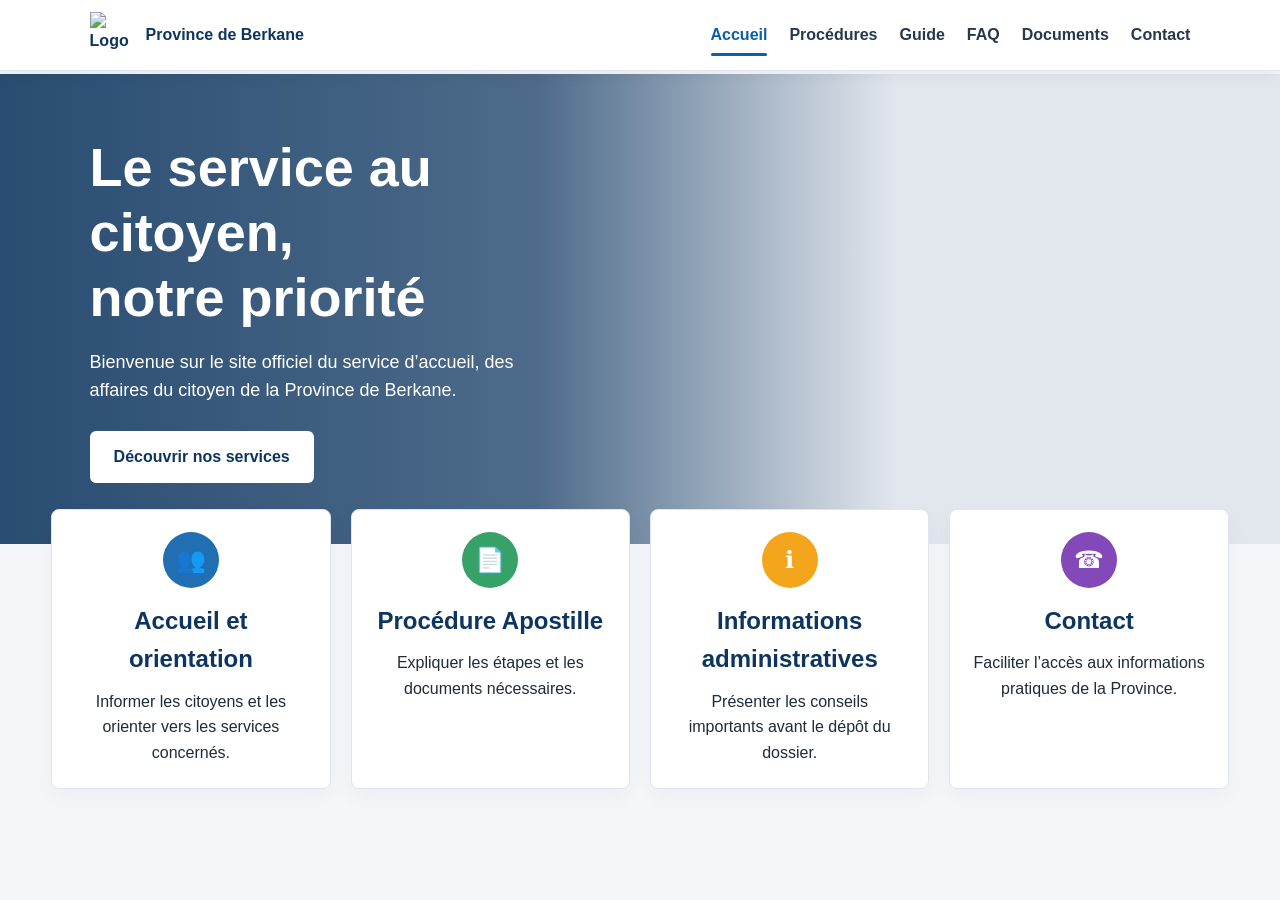
==== index.html @ f851dc52 "Add files via upload" ====
<!DOCTYPE html>
<html lang="fr">
<head>
    <meta charset="UTF-8">
    <meta name="viewport" content="width=device-width, initial-scale=1.0">
    <title>Province de Berkane - Accueil</title>
    <link rel="stylesheet" href="style.css">
</head>
<body>
    <header class="navbar">
        <a href="index.html" class="logo">
            <img src="images/logo.png" alt="Logo Province de Berkane">
            <span>Province de Berkane</span>
        </a>

        <button class="menu-btn" id="menuBtn">&#9776;</button>

        <nav id="navMenu">
            <a href="index.html" class="active">Accueil</a>
            <a href="procedures.html">Procédures</a>
            <a href="guide.html">Guide</a>
            <a href="faq.html">FAQ</a>
            <a href="documents.html">Documents</a>
            <a href="contact.html">Contact</a>
        </nav>
    </header>

    <main>
        <section class="hero">
            <div class="hero-box">
                <h1>Le service au citoyen,<br>notre priorité</h1>

                <p>
                    Bienvenue sur le site officiel du service d’accueil,
                    des affaires du citoyen de la Province de Berkane.
                </p>

                <a href="procedures.html" class="btn light-btn">Découvrir nos services</a>
            </div>
        </section>

        <section class="home-cards">
            <article class="info-card">
                <div class="icon blue">👥</div>
                <h2>Accueil et orientation</h2>
                <p>Informer les citoyens et les orienter vers les services concernés.</p>
            </article>

            <article class="info-card">
                <div class="icon green">📄</div>
                <h2>Procédure Apostille</h2>
                <p>Expliquer les étapes et les documents nécessaires.</p>
            </article>

            <article class="info-card">
                <div class="icon orange">ℹ</div>
                <h2>Informations administratives</h2>
                <p>Présenter les conseils importants avant le dépôt du dossier.</p>
            </article>

            <article class="info-card">
                <div class="icon purple">☎</div>
                <h2>Contact</h2>
                <p>Faciliter l’accès aux informations pratiques de la Province.</p>
            </article>
        </section>
    </main>

    <script src="script.js"></script>
</body>
</html>
---- style.css ----
/* Style général du site administratif */
* {
    box-sizing: border-box;
    margin: 0;
    padding: 0;
}

body {
    font-family: Arial, Helvetica, sans-serif;
    background: #f4f6f9;
    color: #1d2b3a;
    line-height: 1.6;
}

.navbar {
    position: fixed;
    top: 0;
    width: 100%;
    z-index: 100;
    display: flex;
    align-items: center;
    justify-content: space-between;
    padding: 12px 7%;
    background: #ffffff;
    border-bottom: 1px solid #dfe5ec;
    box-shadow: 0 4px 14px rgba(0, 0, 0, 0.06);
}

.logo {
    display: flex;
    align-items: center;
    gap: 10px;
    color: #0d355f;
    font-weight: bold;
    text-decoration: none;
}

.logo img {
    width: 46px;
    height: 46px;
    object-fit: contain;
}

nav {
    display: flex;
    gap: 22px;
}

nav a {
    position: relative;
    color: #26384c;
    font-weight: 600;
    text-decoration: none;
}

nav a:hover,
nav a.active {
    color: #0b5fa5;
}

nav a.active::after,
nav a:hover::after {
    content: "";
    position: absolute;
    left: 0;
    bottom: -8px;
    width: 100%;
    height: 3px;
    background: #0b5fa5;
    border-radius: 8px;
}

.menu-btn {
    display: none;
    padding: 6px 12px;
    color: white;
    background: #0d355f;
    border: none;
    border-radius: 6px;
    font-size: 22px;
    cursor: pointer;
}

.hero {
    height: 470px;
    display: flex;
    align-items: center;
    margin-top: 74px;
    background:
        linear-gradient(90deg, rgba(13, 53, 95, 0.88) 0%, rgba(13, 53, 95, 0.72) 42%, rgba(13, 53, 95, 0.08) 70%),
        url("images/province.png") center / cover;
}

.hero-box {
    width: 48%;
    min-width: 430px;
    padding: 55px 7%;
    color: white;
}

.hero h1 {
    margin-bottom: 18px;
    font-size: clamp(34px, 5vw, 54px);
    line-height: 1.2;
}

.hero p {
    max-width: 520px;
    margin-bottom: 26px;
    font-size: 18px;
}

.btn {
    display: inline-block;
    padding: 13px 24px;
    color: white;
    background: #0b5fa5;
    border-radius: 6px;
    font-weight: bold;
    text-decoration: none;
    transition: 0.3s;
}

.light-btn {
    color: #0d355f;
    background: white;
}

.light-btn:hover {
    color: white;
    background: #0b5fa5;
}

.btn:hover {
    background: #0d355f;
    transform: translateY(-2px);
}

.home-cards {
    width: min(1180px, 92%);
    display: grid;
    grid-template-columns: repeat(4, 1fr);
    gap: 20px;
    margin: -35px auto 55px;
    position: relative;
    z-index: 2;
}

.container {
    width: min(1100px, 90%);
    margin: auto;
    padding-top: 110px;
    padding-bottom: 50px;
}

.page-title,
.page-banner {
    margin-bottom: 28px;
    padding: 30px;
    background: white;
    border-left: 5px solid #0b5fa5;
    border-radius: 8px;
    box-shadow: 0 8px 22px rgba(0, 0, 0, 0.04);
}

.page-title h1,
.page-banner h1 {
    color: #0d355f;
    font-size: 36px;
}

.page-banner {
    color: white;
    text-align: center;
    background: linear-gradient(120deg, #0d355f, #1f6fb2);
    border-left: none;
}

.page-banner h1 {
    color: white;
}

.card,
.platform-card {
    margin-bottom: 20px;
    padding: 24px;
    background: white;
    border: 1px solid #dfe5ec;
    border-radius: 8px;
    box-shadow: 0 8px 22px rgba(0, 0, 0, 0.05);
}

.card {
    border-top: 4px solid #0b5fa5;
}

.card h2,
.info-card h2 {
    margin-bottom: 10px;
    color: #0d355f;
}

ul {
    padding-left: 22px;
}

.procedure-card {
    display: grid;
    grid-template-columns: 80px 1fr 160px;
    gap: 20px;
    align-items: center;
    margin-bottom: 18px;
    padding: 22px;
    background: white;
    border: 1px solid #dfe5ec;
    border-radius: 8px;
    box-shadow: 0 8px 22px rgba(0, 0, 0, 0.05);
}

.procedure-text h2 {
    margin-bottom: 8px;
    color: #0d355f;
}

.procedure-side {
    padding-left: 18px;
    border-left: 1px solid #dfe5ec;
}

.procedure-side strong,
.procedure-side span {
    display: block;
}

.procedure-side span {
    color: #526477;
}

.round-icon {
    width: 62px;
    height: 62px;
    display: flex;
    align-items: center;
    justify-content: center;
    color: white;
    border-radius: 50%;
    font-size: 24px;
    font-weight: bold;
}

.small-btn {
    display: inline-block;
    padding: 10px 18px;
    color: white;
    background: #0b5fa5;
    border-radius: 6px;
    font-weight: bold;
    text-align: center;
    text-decoration: none;
}

.info-grid,
.contact-grid {
    display: grid;
    grid-template-columns: repeat(3, 1fr);
    gap: 18px;
    margin-bottom: 24px;
}

.info-card {
    padding: 22px;
    background: white;
    border: 1px solid #dfe5ec;
    border-radius: 8px;
    text-align: center;
    box-shadow: 0 8px 22px rgba(0, 0, 0, 0.04);
    transition: 0.3s;
}

.icon {
    width: 56px;
    height: 56px;
    display: flex;
    align-items: center;
    justify-content: center;
    margin: 0 auto 14px;
    color: white;
    border-radius: 50%;
    font-size: 24px;
}

.blue {
    background: #1f6fb2;
}

.green {
    background: #36a268;
}

.orange {
    background: #f3a51c;
}

.purple {
    background: #8449b8;
}

.info-card:hover {
    transform: translateY(-4px);
    box-shadow: 0 14px 28px rgba(13, 53, 95, 0.12);
}

.documents-box {
    margin-top: 28px;
}

.documents-box h2 {
    margin-bottom: 18px;
    color: #0d355f;
}

.guide-layout {
    display: grid;
    grid-template-columns: 1fr 1.2fr;
    gap: 24px;
    margin-bottom: 24px;
}

.guide-visual,
.guide-list {
    padding: 28px;
    background: white;
    border: 1px solid #dfe5ec;
    border-radius: 8px;
    box-shadow: 0 8px 22px rgba(0, 0, 0, 0.05);
}

.guide-visual {
    text-align: center;
}

.guide-visual h2 {
    color: #0d355f;
}

.big-icon {
    margin-bottom: 14px;
    font-size: 58px;
}

.guide-list p {
    margin-bottom: 14px;
    padding: 13px;
    background: #edf5fc;
    border-radius: 6px;
    color: #0d355f;
    font-weight: 600;
}

.faq {
    display: grid;
    gap: 10px;
    max-width: 900px;
    margin: auto;
}

.faq-question {
    padding: 16px;
    text-align: left;
    color: #0d355f;
    background: white;
    border: 1px solid #dfe5ec;
    border-radius: 8px;
    font-weight: bold;
    cursor: pointer;
    box-shadow: 0 5px 16px rgba(0, 0, 0, 0.04);
}

.faq-answer {
    display: none;
    padding: 16px;
    background: #eaf1f8;
    border-radius: 8px;
}

.faq-answer.show {
    display: block;
}

.center {
    display: flex;
    min-height: 75vh;
    align-items: center;
    justify-content: center;
    text-align: center;
}

.platform-card p {
    margin: 18px 0;
    color: #0b5fa5;
    font-size: 28px;
    font-weight: bold;
}

.contact-page {
    display: grid;
    grid-template-columns: 0.9fr 1.1fr;
    gap: 24px;
}

.contact-info {
    display: grid;
    gap: 14px;
}

.contact-item {
    display: flex;
    gap: 14px;
    align-items: center;
    padding: 18px;
    background: white;
    border: 1px solid #dfe5ec;
    border-radius: 8px;
    box-shadow: 0 8px 22px rgba(0, 0, 0, 0.04);
}

.contact-item span {
    width: 44px;
    height: 44px;
    display: flex;
    align-items: center;
    justify-content: center;
    color: white;
    background: #0b5fa5;
    border-radius: 50%;
}

iframe {
    width: 100%;
    height: 350px;
    border: none;
    border-radius: 8px;
}

@media (max-width: 768px) {
    .menu-btn {
        display: block;
    }

    nav {
        display: none;
        position: absolute;
        top: 72px;
        left: 0;
        width: 100%;
        flex-direction: column;
        padding: 20px 7%;
        background: white;
        border-bottom: 1px solid #dfe5ec;
    }

    nav.open {
        display: flex;
    }

    nav a.active::after,
    nav a:hover::after {
        display: none;
    }

    .hero {
        height: auto;
        min-height: 430px;
        margin-top: 72px;
        background:
            linear-gradient(rgba(13, 53, 95, 0.82), rgba(13, 53, 95, 0.82)),
            url("images/province.png") center / cover;
    }

    .hero-box {
        width: 100%;
        min-width: 0;
        padding: 60px 7%;
    }

    .home-cards {
        grid-template-columns: 1fr;
        margin-top: 25px;
    }

    .info-grid,
    .contact-grid,
    .procedure-card,
    .guide-layout,
    .contact-page {
        grid-template-columns: 1fr;
    }

    .procedure-side {
        padding-left: 0;
        padding-top: 14px;
        border-left: none;
        border-top: 1px solid #dfe5ec;
    }
}
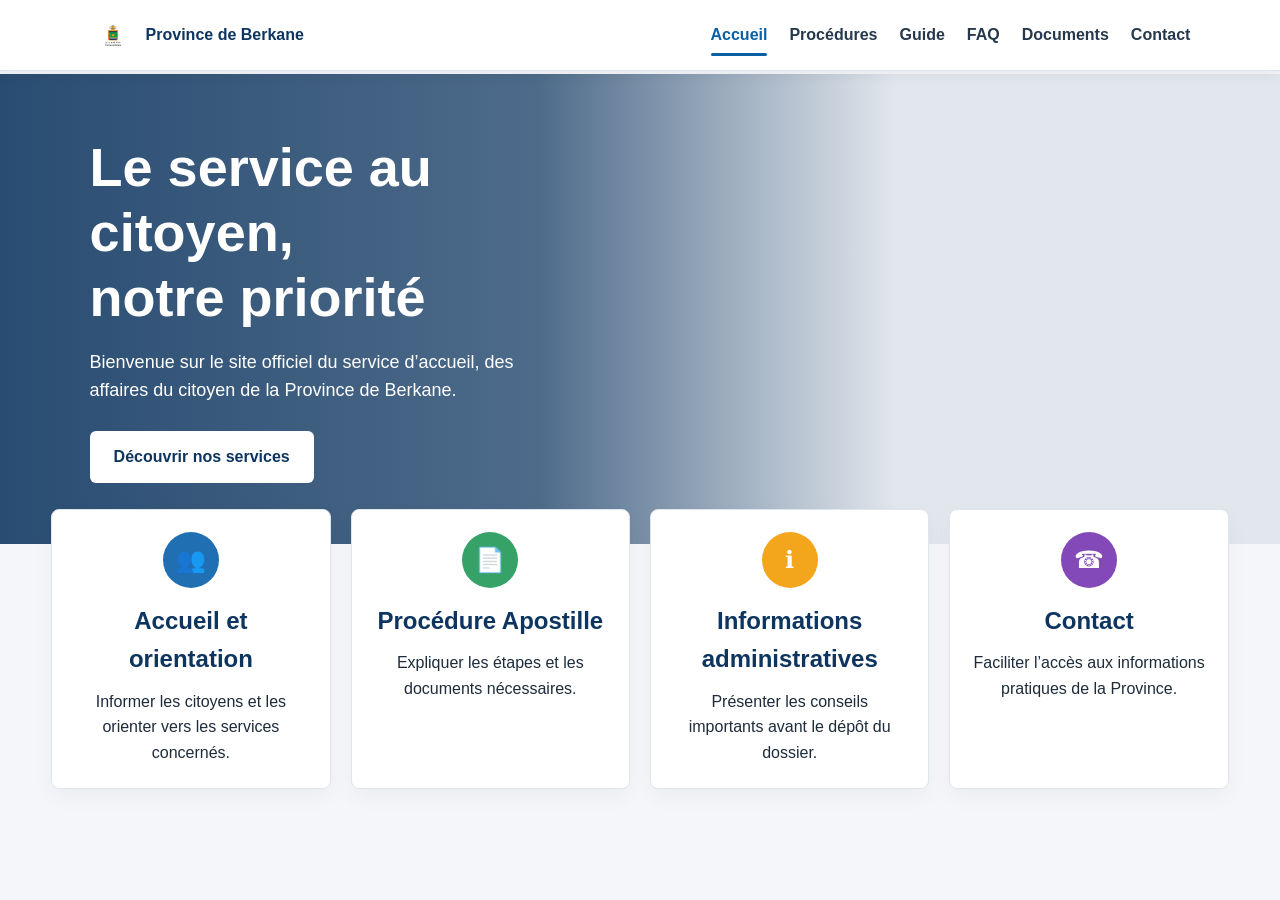
==== commit cea0e97f: "Update index.html" ====
--- a/index.html
+++ b/index.html
@@ -9,7 +9,7 @@
 <body>
     <header class="navbar">
         <a href="index.html" class="logo">
-            <img src="images/logo.png" alt="Logo Province de Berkane">
+            <img src="logo.png" alt="Logo Province de Berkane">
             <span>Province de Berkane</span>
         </a>
 
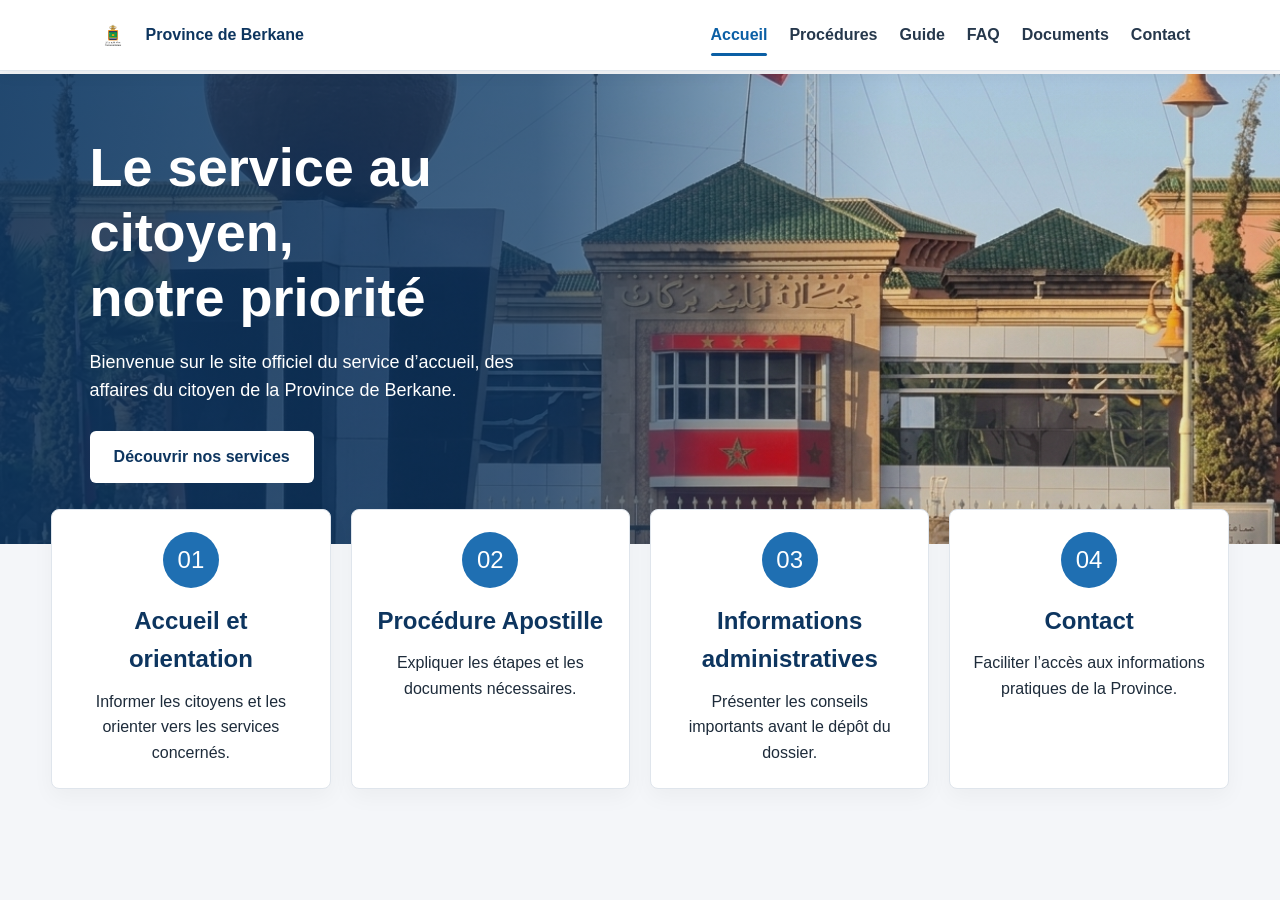
==== commit ecd602df: "Update index.html" ====
--- a/index.html
+++ b/index.html
@@ -41,25 +41,25 @@
 
         <section class="home-cards">
             <article class="info-card">
-                <div class="icon blue">👥</div>
+                <div class="icon blue">01</div>
                 <h2>Accueil et orientation</h2>
                 <p>Informer les citoyens et les orienter vers les services concernés.</p>
             </article>
 
             <article class="info-card">
-                <div class="icon green">📄</div>
+                <div class="icon blue">02</div>
                 <h2>Procédure Apostille</h2>
                 <p>Expliquer les étapes et les documents nécessaires.</p>
             </article>
 
             <article class="info-card">
-                <div class="icon orange">ℹ</div>
+                <div class="icon blue">03</div>
                 <h2>Informations administratives</h2>
                 <p>Présenter les conseils importants avant le dépôt du dossier.</p>
             </article>
 
             <article class="info-card">
-                <div class="icon purple">☎</div>
+                <div class="icon blue">04</div>
                 <h2>Contact</h2>
                 <p>Faciliter l’accès aux informations pratiques de la Province.</p>
             </article>
--- a/style.css
+++ b/style.css
@@ -88,7 +88,7 @@
     margin-top: 74px;
     background:
         linear-gradient(90deg, rgba(13, 53, 95, 0.88) 0%, rgba(13, 53, 95, 0.72) 42%, rgba(13, 53, 95, 0.08) 70%),
-        url("images/province.png") center / cover;
+        url("province.png") center / cover;
 }
 
 .hero-box {
@@ -474,7 +474,7 @@
         margin-top: 72px;
         background:
             linear-gradient(rgba(13, 53, 95, 0.82), rgba(13, 53, 95, 0.82)),
-            url("images/province.png") center / cover;
+            url("province.png") center / cover;
     }
 
     .hero-box {
